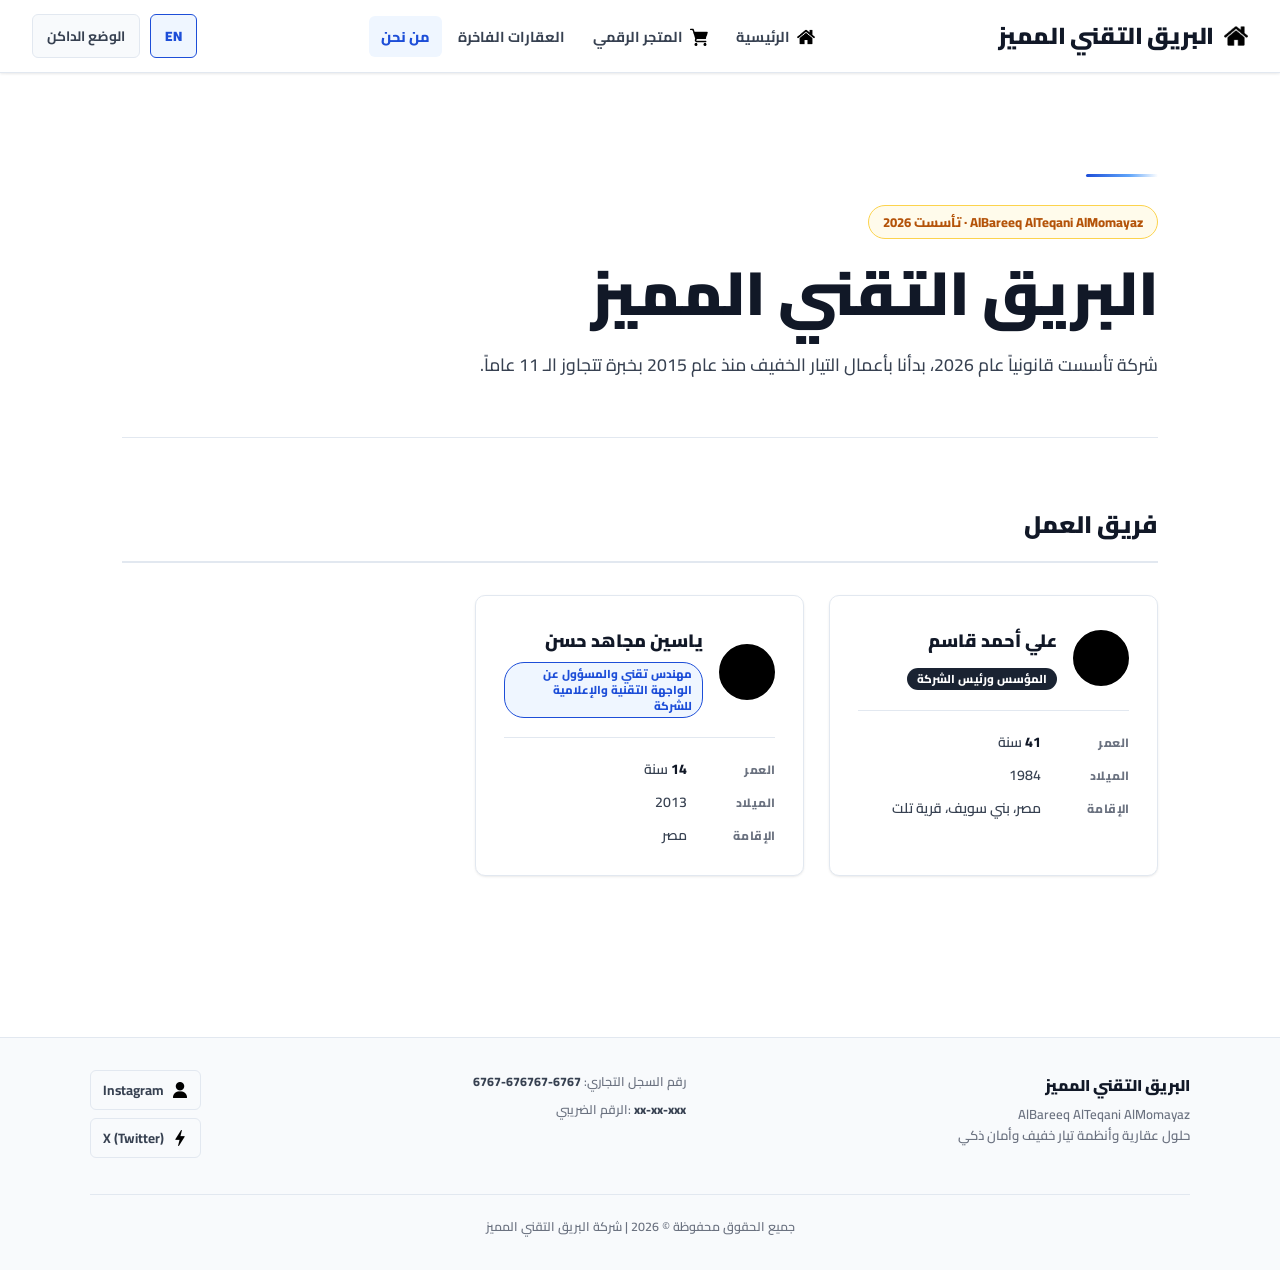
==== About.html @ 944f888b "Add files via upload" ====
<!DOCTYPE html>
<html lang="ar" dir="rtl">
<head>
    <meta charset="UTF-8">
    <meta name="viewport" content="width=device-width, initial-scale=1.0">
    <title>من نحن | البريق التقني المميز</title>
    <meta name="description" content="تعرف على شركة البريق التقني المميز، فريقها المؤسس، وتاريخها الممتد منذ 2015 في مجال التيار الخفيف والتطوير العقاري.">
    <link rel="icon" href="favico.png" type="image/png" sizes="32x32">
    <link rel="stylesheet" href="about.css">
</head>
<body>
    <script src="color.js"></script>

    <!-- ═══ Floating Navigation Dock ══════════════════════ -->
    <nav class="dock-container">
        <div class="dock">
            <a href="index.html" class="brand-logo-group">
                <img src="icns/home.png" alt="Home" class="ui-icon ui-icon-md icon-black">
                <span class="brand-logo-text">البريق التقني المميز</span>
            </a>

            <div class="dock-main-links">
                <a href="index.html" class="dock-item" data-i18n="navHome">
                    <img src="icns/home.png" alt="Home" class="ui-icon ui-icon-sm icon-black">
                    الرئيسية
                </a>
                <a href="store.html" class="dock-item" data-i18n="navStore">
                    <img src="icns/grocery-store.png" alt="Store" class="ui-icon ui-icon-sm icon-black">
                    المتجر الرقمي
                </a>
                <a href="store.html?cat=realestate" class="dock-item" data-i18n="navRealestate">العقارات الفاخرة</a>
                <a href="About.html" class="dock-item active" data-i18n="navAbout">من نحن</a>
            </div>

            <div class="dock-actions">
                <button id="langToggle" class="theme-btn lang-btn" onclick="toggleLanguage()">EN</button>
                <button id="darkModeToggle" class="theme-btn" data-i18n="darkMode">الوضع الداكن</button>
            </div>
        </div>
    </nav>

    <!-- ═══ Main Content ═══════════════════════════════════ -->
    <main class="about-main">

        <!-- Branding & Bio -->
        <section class="about-hero" aria-labelledby="company-heading">
            <span class="tagline">AlBareeq AlTeqani AlMomayaz · تأسست 2026</span>
            <h1 id="company-heading">البريق التقني المميز</h1>
            <p>شركة تأسست قانونياً عام 2026، بدأنا بأعمال التيار الخفيف منذ عام 2015 بخبرة تتجاوز الـ 11 عاماً.</p>
        </section>

        <!-- Team -->
        <section class="team-section" aria-labelledby="team-heading">
            <h2 id="team-heading">فريق العمل</h2>
            <div id="team-container">
                <!-- Dynamically rendered by About.js → renderTeam() -->
            </div>
        </section>

    </main>

    <!-- ═══ Legal Footer (Canonical) ══════════════════════ -->
    <footer class="main-footer" role="contentinfo">
        <div class="footer-inner">

            <div class="footer-brand">
                <strong>البريق التقني المميز</strong>
                <p>AlBareeq AlTeqani AlMomayaz<br>حلول عقارية وأنظمة تيار خفيف وأمان ذكي</p>
            </div>

            <div class="footer-legal">
                <p class="footer-legal-item">رقم السجل التجاري: <span>6767-676767-6767</span></p>
                <p class="footer-legal-item">الرقم الضريبي: <span>xx-xx-xxx</span></p>
            </div>

            <div class="footer-social">
                <a href="https://instagram.com" target="_blank" rel="noopener noreferrer" class="footer-social-link">
                    <img src="icns/user.png" alt="Instagram" class="icon-black" width="16" height="16">
                    Instagram
                </a>
                <a href="https://x.com" target="_blank" rel="noopener noreferrer" class="footer-social-link">
                    <img src="icns/thunder.png" alt="X" class="icon-black" width="16" height="16">
                    X (Twitter)
                </a>
            </div>

            <p class="footer-copy">جميع الحقوق محفوظة © 2026 | شركة البريق التقني المميز</p>
        </div>
    </footer>

    <script src="app.js"></script>
    <script src="About.js"></script>
</body>
</html>
---- about.css ----
@import url('https://fonts.googleapis.com/css2?family=Cairo:wght@300;400;500;600;700;800;900&display=swap');

/* =========================================================
   شركة البريق التقني المميز (AlBareeq AlTeqani AlMomayaz)
   About Page — Premium Corporate Light Theme
   ========================================================= */

:root {
    --bg-main:          #FFFFFF;
    --bg-surface:       #F8FAFC;
    --bg-card:          #FFFFFF;
    --text-primary:     #111827;
    --text-secondary:   #374151;
    --text-muted:       #6B7280;
    --border-color:     #E2E8F0;
    --border-dark:      #CBD5E1;
    --primary:          #1D4ED8;
    --primary-hover:    #1E40AF;
    --primary-light:    #EFF6FF;
    --brand-navy:       #1A2332;
    --brand-navy-light: #F0F4F8;
    --gold:             #B45309;
    --gold-bg:          #FFFBEB;
    --gold-border:      #FCD34D;
    --radius-sm:        6px;
    --radius-md:        10px;
    --radius-lg:        14px;
    --shadow-sm:        0 1px 3px rgba(0,0,0,0.06), 0 1px 2px rgba(0,0,0,0.04);
    --shadow-md:        0 4px 16px rgba(0,0,0,0.07), 0 2px 6px rgba(0,0,0,0.04);
    --shadow-lg:        0 10px 40px rgba(0,0,0,0.08), 0 4px 12px rgba(0,0,0,0.05);
}

body.dark-mode {
    --bg-main:          #0F172A;
    --bg-surface:       #1E293B;
    --bg-card:          #1E293B;
    --text-primary:     #F1F5F9;
    --text-secondary:   #CBD5E1;
    --text-muted:       #94A3B8;
    --border-color:     #334155;
    --border-dark:      #475569;
    --primary:          #3B82F6;
    --primary-hover:    #2563EB;
    --primary-light:    #1E3A5F;
    --brand-navy-light: #1E293B;
    --gold-bg:          #2A1F0A;
    --shadow-sm:        0 1px 3px rgba(0,0,0,0.3);
    --shadow-md:        0 4px 16px rgba(0,0,0,0.3);
    --shadow-lg:        0 10px 40px rgba(0,0,0,0.4);
}

* { margin: 0; padding: 0; box-sizing: border-box; font-family: 'Cairo', sans-serif; }

body {
    background-color: var(--bg-main);
    color: var(--text-primary);
    transition: background 0.25s ease, color 0.25s ease;
    min-height: 100vh;
}

/* ─── Icon Utilities ──────────────────────────────────── */
.ui-icon { display: inline-block; vertical-align: middle; object-fit: contain; flex-shrink: 0; }
.ui-icon-sm { width: 18px; height: 18px; }
.ui-icon-md { width: 24px; height: 24px; }
.ui-icon-lg { width: 44px; height: 44px; }
.icon-black { filter: brightness(0); }
body.dark-mode .icon-black { filter: brightness(0) invert(1); }

/* ─── Navbar (shared dock styles) ────────────────────── */
.dock-container {
    position: fixed;
    top: 0; left: 0; right: 0;
    z-index: 2000;
    background: rgba(255,255,255,0.92);
    backdrop-filter: blur(12px);
    -webkit-backdrop-filter: blur(12px);
    border-bottom: 1px solid var(--border-color);
    box-shadow: var(--shadow-sm);
}
body.dark-mode .dock-container { background: rgba(15,23,42,0.92); }

.dock {
    max-width: 1320px;
    margin: 0 auto;
    display: flex;
    justify-content: space-between;
    align-items: center;
    padding: 14px 32px;
}

.brand-logo-group { display: flex; align-items: center; gap: 10px; text-decoration: none; }

.brand-logo-text {
    font-size: 1.45rem;
    font-weight: 900;
    color: var(--text-primary);
    letter-spacing: -0.3px;
    line-height: 1;
}

.dock-main-links { display: flex; gap: 4px; align-items: center; }

.dock-item {
    text-decoration: none;
    color: var(--text-secondary);
    font-weight: 700;
    font-size: 0.9rem;
    padding: 7px 12px;
    border-radius: var(--radius-sm);
    transition: all 0.18s ease;
    display: flex;
    align-items: center;
    gap: 7px;
    will-change: transform;
}
.dock-item:hover { color: var(--primary); background: var(--primary-light); transform: scale(1.015); }
.dock-item.active { color: var(--primary); background: var(--primary-light); font-weight: 800; }

.dock-actions { display: flex; align-items: center; gap: 10px; }

.theme-btn {
    background: var(--bg-surface);
    border: 1px solid var(--border-color);
    border-radius: var(--radius-sm);
    padding: 8px 14px;
    cursor: pointer;
    font-size: 0.85rem;
    font-weight: 700;
    color: var(--text-secondary);
    transition: all 0.18s ease;
    font-family: 'Cairo', sans-serif;
}
.theme-btn:hover { background: var(--bg-card); border-color: var(--border-dark); color: var(--text-primary); }

.lang-btn {
    font-weight: 900;
    letter-spacing: 0.5px;
    min-width: 42px;
    text-align: center;
    color: var(--primary);
    border-color: var(--primary);
    background: var(--primary-light);
}
.lang-btn:hover { background: var(--primary); color: #FFFFFF; border-color: var(--primary); }

/* ─── Page Layout ─────────────────────────────────────── */
main.about-main {
    max-width: 1100px;
    margin: 0 auto;
    padding: 110px 32px 80px;
}

/* ─── Branding Hero Section ───────────────────────────── */
.about-hero {
    padding: 64px 0 56px;
    border-bottom: 1px solid var(--border-color);
    margin-bottom: 64px;
    position: relative;
}

.about-hero::before {
    content: '';
    display: block;
    width: 72px;
    height: 3px;
    background: linear-gradient(90deg, var(--primary) 0%, #60A5FA 60%, transparent 100%);
    border-radius: 999px;
    margin-bottom: 28px;
}

.about-hero h1 {
    font-size: clamp(2.4rem, 5vw, 3.8rem);
    font-weight: 900;
    color: var(--text-primary);
    letter-spacing: -0.5px;
    line-height: 1.15;
    margin-bottom: 20px;
}

.about-hero .tagline {
    display: inline-block;
    font-size: 0.82rem;
    font-weight: 800;
    color: var(--gold);
    background: var(--gold-bg);
    border: 1px solid var(--gold-border);
    border-radius: 20px;
    padding: 4px 14px;
    margin-bottom: 20px;
}

.about-hero p {
    font-size: 1.1rem;
    font-weight: 500;
    color: var(--text-secondary);
    max-width: 680px;
    line-height: 1.85;
}

/* ─── Team Section ────────────────────────────────────── */
.team-section { margin-bottom: 80px; }

.team-section h2 {
    font-size: 1.5rem;
    font-weight: 900;
    color: var(--text-primary);
    margin-bottom: 32px;
    padding-bottom: 14px;
    border-bottom: 2px solid var(--border-color);
}

#team-container {
    display: grid;
    grid-template-columns: repeat(auto-fill, minmax(320px, 1fr));
    gap: 24px;
}

/* ─── Team Member Card ────────────────────────────────── */
.team-card {
    background: var(--bg-card);
    border: 1px solid var(--border-color);
    border-radius: var(--radius-md);
    padding: 28px;
    box-shadow: var(--shadow-sm);
    transition: border-color 0.2s ease, box-shadow 0.2s ease, transform 0.2s ease;
    will-change: transform;
    /* entrance animation */
    opacity: 0;
    transform: translateY(12px);
    animation: cardFadeUp 0.5s cubic-bezier(0.22, 1, 0.36, 1) forwards;
}
.team-card:hover {
    border-color: var(--primary);
    box-shadow: var(--shadow-md);
    transform: translateY(-3px) scale(1.012);
}

.team-card:nth-child(1) { animation-delay: 0.05s; }
.team-card:nth-child(2) { animation-delay: 0.13s; }
.team-card:nth-child(3) { animation-delay: 0.21s; }
.team-card:nth-child(4) { animation-delay: 0.29s; }

@keyframes cardFadeUp {
    to { opacity: 1; transform: translateY(0); }
}

.team-card-header {
    display: flex;
    align-items: center;
    gap: 16px;
    margin-bottom: 20px;
    padding-bottom: 18px;
    border-bottom: 1px solid var(--border-color);
}

.team-avatar {
    width: 56px;
    height: 56px;
    border-radius: 50%;
    border: 2px solid var(--border-color);
    object-fit: cover;
    background: var(--bg-surface);
    padding: 6px;
    filter: brightness(0);
}
body.dark-mode .team-avatar { filter: brightness(0) invert(1); }

.team-name-block { flex: 1; min-width: 0; }

.team-name {
    font-size: 1.12rem;
    font-weight: 900;
    color: var(--text-primary);
    margin-bottom: 5px;
    white-space: nowrap;
    overflow: hidden;
    text-overflow: ellipsis;
}

.team-role-badge {
    display: inline-block;
    font-size: 0.72rem;
    font-weight: 800;
    padding: 3px 10px;
    border-radius: 20px;
    line-height: 1.4;
}

/* Founder gets navy badge; others get blue */
.team-role-badge.founder {
    background: var(--brand-navy);
    color: #FFFFFF;
}
.team-role-badge.tech {
    background: var(--primary-light);
    color: var(--primary);
    border: 1px solid var(--primary);
}

.team-meta {
    display: flex;
    flex-direction: column;
    gap: 10px;
}

.team-meta-row {
    display: flex;
    align-items: baseline;
    gap: 8px;
}

.meta-label {
    font-size: 0.75rem;
    font-weight: 800;
    color: var(--text-muted);
    text-transform: uppercase;
    letter-spacing: 0.4px;
    white-space: nowrap;
    min-width: 80px;
}

.meta-value {
    font-size: 0.88rem;
    font-weight: 600;
    color: var(--text-secondary);
    line-height: 1.5;
}

.meta-value strong {
    color: var(--text-primary);
    font-weight: 800;
}

/* ─── Shared Legal Footer ─────────────────────────────── */
.main-footer {
    background: var(--bg-surface);
    border-top: 1px solid var(--border-color);
    padding: 32px;
}

.footer-inner {
    max-width: 1100px;
    margin: 0 auto;
    display: flex;
    flex-wrap: wrap;
    justify-content: space-between;
    align-items: flex-start;
    gap: 24px;
}

.footer-brand p {
    font-size: 0.82rem;
    color: var(--text-muted);
    font-weight: 600;
    margin-top: 4px;
    line-height: 1.6;
}

.footer-brand strong {
    font-size: 0.98rem;
    font-weight: 900;
    color: var(--text-primary);
}

.footer-legal {
    display: flex;
    flex-direction: column;
    gap: 5px;
}

.footer-legal-item {
    font-size: 0.78rem;
    font-weight: 600;
    color: var(--text-muted);
    direction: ltr;
    text-align: right;
}

.footer-legal-item span {
    font-weight: 800;
    color: var(--text-secondary);
}

.footer-social {
    display: flex;
    flex-direction: column;
    gap: 8px;
}

.footer-social-link {
    display: inline-flex;
    align-items: center;
    gap: 8px;
    font-size: 0.85rem;
    font-weight: 700;
    color: var(--text-secondary);
    text-decoration: none;
    padding: 6px 12px;
    border: 1px solid var(--border-color);
    border-radius: var(--radius-sm);
    transition: all 0.18s ease;
}
.footer-social-link:hover {
    border-color: var(--primary);
    color: var(--primary);
    background: var(--primary-light);
}
.footer-social-link img {
    width: 16px;
    height: 16px;
    object-fit: contain;
    flex-shrink: 0;
}

.footer-copy {
    width: 100%;
    text-align: center;
    padding-top: 20px;
    border-top: 1px solid var(--border-color);
    margin-top: 12px;
    font-size: 0.78rem;
    color: var(--text-muted);
    font-weight: 600;
}

/* ─── Responsive ──────────────────────────────────────── */
@media (max-width: 900px) {
    .dock-main-links { display: none; }
    main.about-main { padding: 90px 20px 60px; }
    #team-container { grid-template-columns: 1fr; }
    .footer-inner { flex-direction: column; }
}
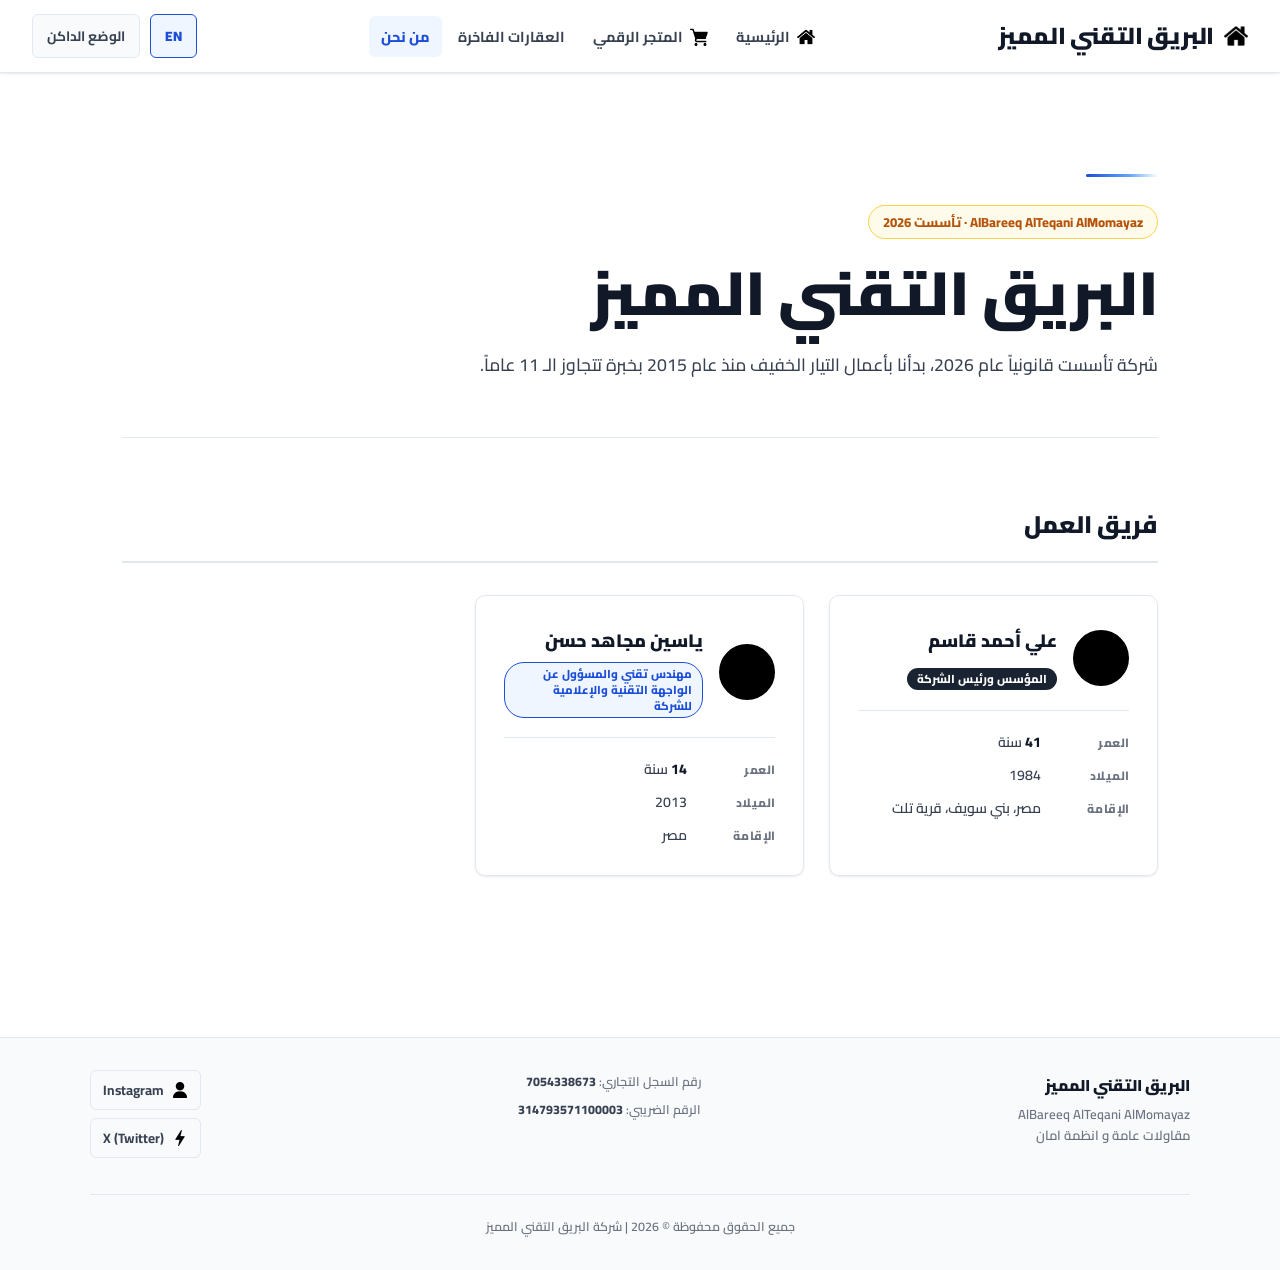
==== commit 59423016: "Mark Chenged" ====
--- a/About.html
+++ b/About.html
@@ -65,12 +65,12 @@
 
             <div class="footer-brand">
                 <strong>البريق التقني المميز</strong>
-                <p>AlBareeq AlTeqani AlMomayaz<br>حلول عقارية وأنظمة تيار خفيف وأمان ذكي</p>
+                <p>AlBareeq AlTeqani AlMomayaz<br>مقاولات عامة و انظمة امان</p>
             </div>
 
             <div class="footer-legal">
-                <p class="footer-legal-item">رقم السجل التجاري: <span>6767-676767-6767</span></p>
-                <p class="footer-legal-item">الرقم الضريبي: <span>xx-xx-xxx</span></p>
+                <p class="footer-legal-item">رقم السجل التجاري: <span>7054338673</span></p>
+                <p class="footer-legal-item">الرقم الضريبي: <span>314793571100003</span></p>
             </div>
 
             <div class="footer-social">
